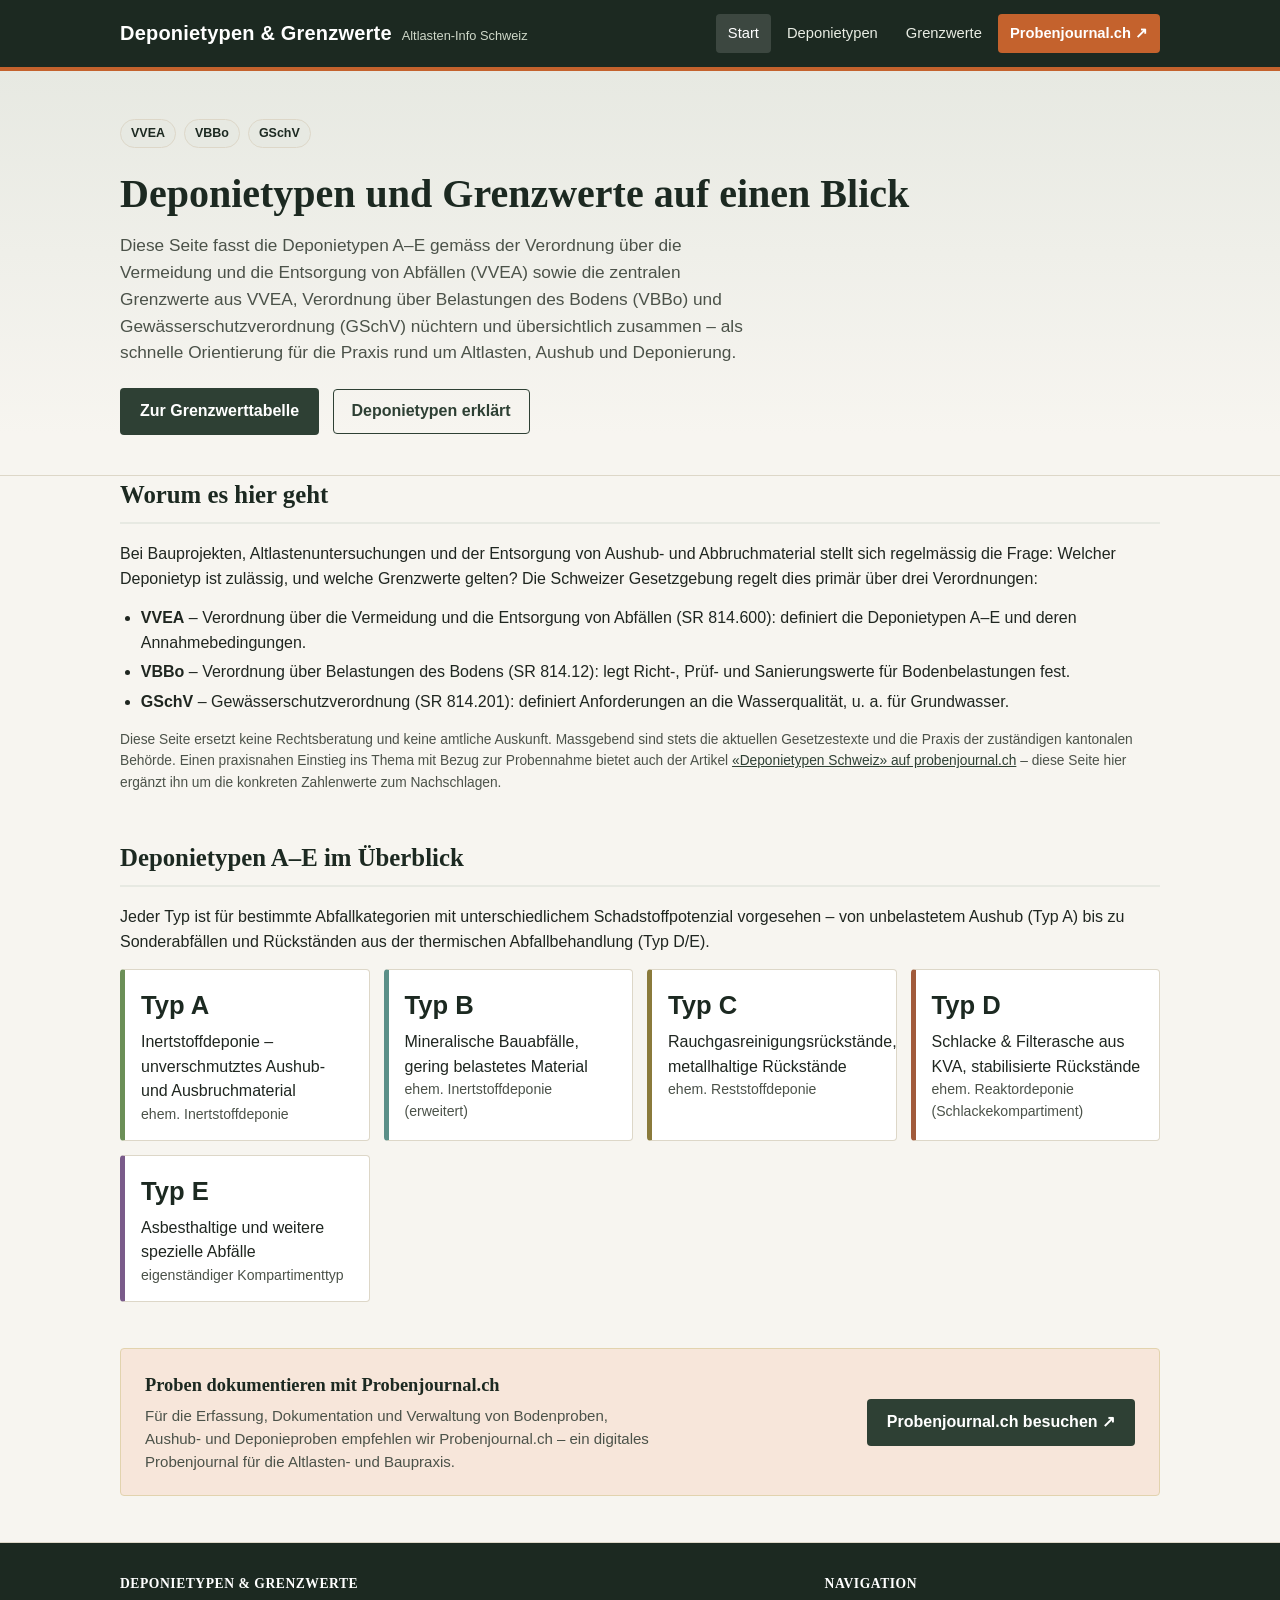
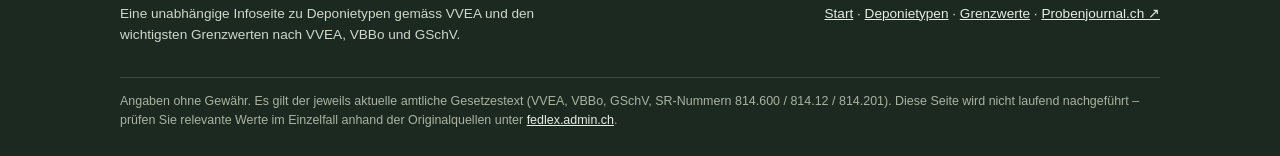
==== index.html @ 42a7e66b "Statische Infowebsite: Deponietypen A-E und Grenzwerttabelle (VVEA/VBBo/GSchV) - index.html: Startse" ====
<!DOCTYPE html>
<html lang="de">
<head>
<meta charset="UTF-8">
<meta name="viewport" content="width=device-width, initial-scale=1">
<title>Deponietypen &amp; Grenzwerte Schweiz | Altlasten-Info</title>
<meta name="description" content="Sachliche Übersicht zu den Deponietypen A–E gemäss VVEA sowie Grenzwerttabellen nach VVEA, VBBo und GSchV für Aushubmaterial, Boden, Deponien und Grundwasser.">
<link rel="stylesheet" href="css/style.css">
</head>
<body>

<header class="site-header">
  <div class="wrap">
    <a class="brand" href="index.html">
      <strong>Deponietypen&nbsp;&amp;&nbsp;Grenzwerte</strong>
      <span class="sub">Altlasten-Info Schweiz</span>
    </a>
    <nav class="main-nav">
      <a href="index.html" aria-current="page">Start</a>
      <a href="deponietypen.html">Deponietypen</a>
      <a href="grenzwerte.html">Grenzwerte</a>
      <a class="cta" href="https://probenjournal.ch" target="_blank" rel="noopener">Probenjournal.ch ↗</a>
    </nav>
  </div>
</header>

<div class="hero">
  <div class="wrap">
    <div class="badge-row">
      <span class="badge">VVEA</span>
      <span class="badge">VBBo</span>
      <span class="badge">GSchV</span>
    </div>
    <h1>Deponietypen und Grenzwerte auf einen Blick</h1>
    <p class="lead">
      Diese Seite fasst die Deponietypen A–E gemäss der Verordnung über die
      Vermeidung und die Entsorgung von Abfällen (VVEA) sowie die zentralen
      Grenzwerte aus VVEA, Verordnung über Belastungen des Bodens (VBBo) und
      Gewässerschutzverordnung (GSchV) nüchtern und übersichtlich zusammen –
      als schnelle Orientierung für die Praxis rund um Altlasten, Aushub und
      Deponierung.
    </p>
    <a class="btn" href="grenzwerte.html">Zur Grenzwerttabelle</a>
    &nbsp;
    <a class="btn-outline" href="deponietypen.html">Deponietypen erklärt</a>
  </div>
</div>

<main class="wrap">

  <section class="block">
    <h2>Worum es hier geht</h2>
    <p>
      Bei Bauprojekten, Altlastenuntersuchungen und der Entsorgung von Aushub-
      und Abbruchmaterial stellt sich regelmässig die Frage: Welcher
      Deponietyp ist zulässig, und welche Grenzwerte gelten? Die Schweizer
      Gesetzgebung regelt dies primär über drei Verordnungen:
    </p>
    <ul>
      <li><strong>VVEA</strong> – Verordnung über die Vermeidung und die Entsorgung von Abfällen (SR 814.600): definiert die Deponietypen A–E und deren Annahmebedingungen.</li>
      <li><strong>VBBo</strong> – Verordnung über Belastungen des Bodens (SR 814.12): legt Richt-, Prüf- und Sanierungswerte für Bodenbelastungen fest.</li>
      <li><strong>GSchV</strong> – Gewässerschutzverordnung (SR 814.201): definiert Anforderungen an die Wasserqualität, u. a. für Grundwasser.</li>
    </ul>
    <p class="small muted">
      Diese Seite ersetzt keine Rechtsberatung und keine amtliche Auskunft.
      Massgebend sind stets die aktuellen Gesetzestexte und die Praxis der
      zuständigen kantonalen Behörde. Einen praxisnahen Einstieg ins Thema
      mit Bezug zur Probennahme bietet auch der Artikel
      <a href="https://probenjournal.ch/wissen/deponietypen-schweiz.html" target="_blank" rel="noopener">«Deponietypen Schweiz» auf probenjournal.ch</a> –
      diese Seite hier ergänzt ihn um die konkreten Zahlenwerte zum Nachschlagen.
    </p>
  </section>

  <section class="block">
    <h2>Deponietypen A–E im Überblick</h2>
    <p>Jeder Typ ist für bestimmte Abfallkategorien mit unterschiedlichem Schadstoffpotenzial vorgesehen – von unbelastetem Aushub (Typ A) bis zu Sonderabfällen und Rückständen aus der thermischen Abfallbehandlung (Typ D/E).</p>
    <div class="card-grid">
      <a class="type-card" data-typ="A" href="deponietypen.html#typ-a">
        <span class="type-letter">Typ A</span>
        Inertstoffdeponie – unverschmutztes Aushub- und Ausbruchmaterial
        <p>ehem. Inertstoffdeponie</p>
      </a>
      <a class="type-card" data-typ="B" href="deponietypen.html#typ-b">
        <span class="type-letter">Typ B</span>
        Mineralische Bauabfälle, gering belastetes Material
        <p>ehem. Inertstoffdeponie (erweitert)</p>
      </a>
      <a class="type-card" data-typ="C" href="deponietypen.html#typ-c">
        <span class="type-letter">Typ C</span>
        Rauchgasreinigungsrückstände, metallhaltige Rückstände
        <p>ehem. Reststoffdeponie</p>
      </a>
      <a class="type-card" data-typ="D" href="deponietypen.html#typ-d">
        <span class="type-letter">Typ D</span>
        Schlacke &amp; Filterasche aus KVA, stabilisierte Rückstände
        <p>ehem. Reaktordeponie (Schlackekompartiment)</p>
      </a>
      <a class="type-card" data-typ="E" href="deponietypen.html#typ-e">
        <span class="type-letter">Typ E</span>
        Asbesthaltige und weitere spezielle Abfälle
        <p>eigenständiger Kompartimenttyp</p>
      </a>
    </div>
  </section>

  <section class="block">
    <div class="cta-box">
      <div>
        <h3>Proben dokumentieren mit Probenjournal.ch</h3>
        <p>Für die Erfassung, Dokumentation und Verwaltung von Bodenproben, Aushub- und Deponieproben empfehlen wir Probenjournal.ch – ein digitales Probenjournal für die Altlasten- und Baupraxis.</p>
      </div>
      <a class="btn" href="https://probenjournal.ch" target="_blank" rel="noopener">Probenjournal.ch besuchen ↗</a>
    </div>
  </section>

</main>

<footer class="site-footer">
  <div class="wrap">
    <div class="foot-grid">
      <div class="foot-col">
        <h4>Deponietypen &amp; Grenzwerte</h4>
        <p>Eine unabhängige Infoseite zu Deponietypen gemäss VVEA und den wichtigsten Grenzwerten nach VVEA, VBBo und GSchV.</p>
      </div>
      <div class="foot-col">
        <h4>Navigation</h4>
        <p>
          <a href="index.html">Start</a> ·
          <a href="deponietypen.html">Deponietypen</a> ·
          <a href="grenzwerte.html">Grenzwerte</a> ·
          <a href="https://probenjournal.ch" target="_blank" rel="noopener">Probenjournal.ch ↗</a>
        </p>
      </div>
    </div>
    <div class="disclaimer">
      Angaben ohne Gewähr. Es gilt der jeweils aktuelle amtliche Gesetzestext
      (VVEA, VBBo, GSchV, SR-Nummern 814.600 / 814.12 / 814.201). Diese Seite
      wird nicht laufend nachgeführt – prüfen Sie relevante Werte im Einzelfall
      anhand der Originalquellen unter
      <a href="https://www.fedlex.admin.ch" target="_blank" rel="noopener">fedlex.admin.ch</a>.
    </div>
  </div>
</footer>

</body>
</html>
---- css/style.css ----
/* ===========================================================
   Deponietypen & Grenzwerte – nüchterne Infowebsite
   =========================================================== */

/*
  Farbschema und Typografie bewusst an probenjournal.ch angeglichen
  (Moosgrün als Marke, Terrakotta als Akzent, warmes Off-White statt
  reinem Weiss, Serife für Überschriften) — diese Seite ist die
  Detailquelle/„Anflugschneise“ zu Probenjournal, kein Fremdkörper.
*/

:root {
  --bg: #f7f5f0;
  --bg-alt: #ffffff;
  --ink: #1f2620;
  --ink-soft: #4b5249;
  --line: #ddd7c8;
  --brand: #2e4034;
  --brand-dark: #1c2921;
  --brand-tint: #e7e9e2;
  --accent: #c4622d;
  --accent-tint: #f7e6da;
  --typ-a: #6b8f57;
  --typ-b: #5b8f88;
  --typ-c: #8a7a3b;
  --typ-d: #a15a3b;
  --typ-e: #7a5b8a;
  --radius: 4px;
  --maxw: 1080px;
  font-size: 16px;
}

* { box-sizing: border-box; }

html, body {
  margin: 0;
  padding: 0;
  background: var(--bg);
  color: var(--ink);
  font-family: Georgia, "Iowan Old Style", "Palatino Linotype", Palatino, serif;
  line-height: 1.55;
}

body {
  font-family: -apple-system, BlinkMacSystemFont, "Segoe UI", Roboto, Helvetica, Arial, sans-serif;
}

.wrap {
  max-width: var(--maxw);
  margin: 0 auto;
  padding: 0 20px;
}

/* -------------------- Header / Nav -------------------- */

header.site-header {
  background: var(--brand-dark);
  color: #fff;
  border-bottom: 4px solid var(--accent);
}

header.site-header .wrap {
  display: flex;
  align-items: center;
  justify-content: space-between;
  flex-wrap: wrap;
  padding-top: 14px;
  padding-bottom: 14px;
  gap: 12px;
}

.brand {
  display: flex;
  align-items: baseline;
  gap: 10px;
  text-decoration: none;
  color: #fff;
}

.brand strong {
  font-size: 1.25rem;
  letter-spacing: 0.01em;
}

.brand span.sub {
  font-size: 0.8rem;
  color: #cfd8c9;
  font-weight: 400;
}

nav.main-nav {
  display: flex;
  gap: 4px;
  flex-wrap: wrap;
}

nav.main-nav a {
  color: #e8ece3;
  text-decoration: none;
  font-size: 0.92rem;
  padding: 8px 12px;
  border-radius: var(--radius);
  transition: background 0.15s ease;
}

nav.main-nav a:hover,
nav.main-nav a[aria-current="page"] {
  background: rgba(255,255,255,0.14);
  color: #fff;
}

nav.main-nav a.cta {
  background: var(--accent);
  color: #fff;
  font-weight: 600;
}

nav.main-nav a.cta:hover {
  background: #a3823f;
}

/* -------------------- Hero -------------------- */

.hero {
  background: linear-gradient(180deg, var(--brand-tint), var(--bg) 90%);
  border-bottom: 1px solid var(--line);
  padding: 48px 0 40px;
}

.hero h1 {
  font-family: Georgia, "Iowan Old Style", "Palatino Linotype", Palatino, serif;
  font-size: clamp(1.7rem, 3.2vw, 2.5rem);
  margin: 0 0 14px;
  color: var(--brand-dark);
  line-height: 1.2;
}

.hero p.lead {
  font-size: 1.08rem;
  color: var(--ink-soft);
  max-width: 640px;
  margin: 0 0 22px;
}

.hero .badge-row {
  display: flex;
  gap: 8px;
  flex-wrap: wrap;
  margin-bottom: 22px;
}

.badge {
  display: inline-block;
  font-size: 0.78rem;
  font-weight: 600;
  padding: 4px 10px;
  border-radius: 100px;
  background: var(--brand-tint);
  color: var(--brand-dark);
  border: 1px solid var(--line);
}

/* -------------------- Main content -------------------- */

main {
  padding: 40px 0 20px;
}

section.block {
  margin-bottom: 46px;
}

h2, h3, h4 {
  font-family: Georgia, "Iowan Old Style", "Palatino Linotype", Palatino, serif;
}

h2 {
  font-size: 1.55rem;
  color: var(--brand-dark);
  border-bottom: 2px solid var(--brand-tint);
  padding-bottom: 8px;
  margin: 0 0 18px;
}

h2 .art-ref {
  font-size: 0.7em;
  font-weight: 400;
  color: var(--ink-soft);
  display: block;
  margin-top: 2px;
}

h3 {
  font-size: 1.15rem;
  color: var(--ink);
  margin: 26px 0 10px;
}

h4 {
  font-size: 1rem;
  color: var(--ink);
  margin: 18px 0 8px;
}

p { margin: 0 0 14px; }

a { color: var(--brand); }
a:hover { color: var(--brand-dark); }

ul, ol {
  margin: 0 0 14px;
  padding-left: 1.3em;
}
li { margin-bottom: 5px; }

.muted { color: var(--ink-soft); }
.small { font-size: 0.86rem; }

/* -------------------- Cards (Deponietypen Übersicht) -------------------- */

.card-grid {
  display: grid;
  grid-template-columns: repeat(auto-fit, minmax(200px, 1fr));
  gap: 14px;
  margin-bottom: 10px;
}

.type-card {
  background: var(--bg-alt);
  border: 1px solid var(--line);
  border-left: 5px solid var(--brand);
  border-radius: var(--radius);
  padding: 16px 16px 14px;
  text-decoration: none;
  color: var(--ink);
  display: block;
  transition: box-shadow 0.15s ease, transform 0.15s ease;
}

.type-card:hover {
  box-shadow: 0 4px 14px rgba(0,0,0,0.08);
  transform: translateY(-1px);
}

.type-card .type-letter {
  font-size: 1.6rem;
  font-weight: 700;
  color: var(--brand-dark);
  display: block;
  margin-bottom: 4px;
}

.type-card p {
  font-size: 0.88rem;
  color: var(--ink-soft);
  margin: 0;
}

.type-card[data-typ="A"] { border-left-color: var(--typ-a); }
.type-card[data-typ="B"] { border-left-color: var(--typ-b); }
.type-card[data-typ="C"] { border-left-color: var(--typ-c); }
.type-card[data-typ="D"] { border-left-color: var(--typ-d); }
.type-card[data-typ="E"] { border-left-color: var(--typ-e); }

/* -------------------- Deponietyp detail sections -------------------- */

.typ-section {
  background: var(--bg-alt);
  border: 1px solid var(--line);
  border-radius: var(--radius);
  padding: 24px 26px;
  margin-bottom: 24px;
  border-top: 5px solid var(--brand);
}

.typ-section[data-typ="A"] { border-top-color: var(--typ-a); }
.typ-section[data-typ="B"] { border-top-color: var(--typ-b); }
.typ-section[data-typ="C"] { border-top-color: var(--typ-c); }
.typ-section[data-typ="D"] { border-top-color: var(--typ-d); }
.typ-section[data-typ="E"] { border-top-color: var(--typ-e); }

.typ-section .typ-head {
  display: flex;
  align-items: baseline;
  justify-content: space-between;
  gap: 12px;
  flex-wrap: wrap;
  margin-bottom: 6px;
}

.typ-section .typ-head h2 { margin-bottom: 0; border-bottom: none; padding-bottom: 0; }

.typ-meta {
  font-size: 0.82rem;
  color: var(--ink-soft);
  background: var(--brand-tint);
  padding: 3px 10px;
  border-radius: 100px;
  white-space: nowrap;
}

.former-name {
  font-size: 0.9rem;
  color: var(--ink-soft);
  margin: 0 0 14px;
  font-style: italic;
}

/* -------------------- Tables -------------------- */

.table-scroll {
  overflow-x: auto;
  margin-bottom: 18px;
  border: 1px solid var(--line);
  border-radius: var(--radius);
  background: var(--bg-alt);
}

table {
  width: 100%;
  border-collapse: collapse;
  font-size: 0.88rem;
  min-width: 480px;
}

table caption {
  text-align: left;
  font-weight: 600;
  padding: 10px 14px 0;
  color: var(--brand-dark);
}

thead th {
  background: var(--brand-tint);
  color: var(--brand-dark);
  text-align: left;
  padding: 9px 12px;
  border-bottom: 2px solid var(--line);
  font-weight: 600;
  white-space: nowrap;
}

tbody td, tbody th {
  padding: 8px 12px;
  border-bottom: 1px solid var(--line);
  vertical-align: top;
}

tbody th { text-align: left; font-weight: 500; }

tbody tr:last-child td, tbody tr:last-child th { border-bottom: none; }

tbody tr:nth-child(even) { background: #fbfaf7; }

td.num, th.num { text-align: right; font-variant-numeric: tabular-nums; white-space: nowrap; }

.legend-note {
  font-size: 0.78rem;
  color: var(--ink-soft);
  padding: 10px 14px;
  border-top: 1px solid var(--line);
}

/* -------------------- CTA boxes -------------------- */

.cta-box {
  background: var(--accent-tint);
  border: 1px solid #e2d3ae;
  border-radius: var(--radius);
  padding: 22px 24px;
  display: flex;
  align-items: center;
  justify-content: space-between;
  gap: 20px;
  flex-wrap: wrap;
}

.cta-box h3 {
  margin: 0 0 4px;
  color: var(--brand-dark);
}

.cta-box p { margin: 0; color: var(--ink-soft); font-size: 0.94rem; max-width: 520px; }

.btn {
  display: inline-block;
  background: var(--brand);
  color: #fff !important;
  text-decoration: none;
  font-weight: 600;
  padding: 11px 20px;
  border-radius: var(--radius);
  white-space: nowrap;
  transition: background 0.15s ease;
}

.btn:hover { background: var(--brand-dark); }

.btn-outline {
  display: inline-block;
  background: transparent;
  border: 1.5px solid var(--brand);
  color: var(--brand) !important;
  text-decoration: none;
  font-weight: 600;
  padding: 9px 18px;
  border-radius: var(--radius);
}

.btn-outline:hover { background: var(--brand-tint); }

/* -------------------- Info / warning callouts -------------------- */

.callout {
  border-left: 4px solid var(--brand);
  background: var(--brand-tint);
  padding: 12px 16px;
  border-radius: 0 var(--radius) var(--radius) 0;
  margin: 0 0 18px;
  font-size: 0.92rem;
}

.callout.warn {
  border-left-color: var(--accent);
  background: var(--accent-tint);
}

/* -------------------- Footer -------------------- */

footer.site-footer {
  border-top: 1px solid var(--line);
  background: var(--brand-dark);
  color: #cfd8c9;
  padding: 30px 0 26px;
  margin-top: 20px;
  font-size: 0.85rem;
}

footer.site-footer a { color: #e8ece3; }
footer.site-footer a:hover { color: #fff; }

footer.site-footer .foot-grid {
  display: flex;
  justify-content: space-between;
  gap: 24px;
  flex-wrap: wrap;
}

footer.site-footer .foot-col { max-width: 420px; }

footer.site-footer h4 {
  color: #fff;
  font-size: 0.85rem;
  text-transform: uppercase;
  letter-spacing: 0.04em;
  margin: 0 0 8px;
}

footer.site-footer .disclaimer {
  margin-top: 18px;
  padding-top: 14px;
  border-top: 1px solid rgba(255,255,255,0.14);
  color: #a9b39f;
  font-size: 0.78rem;
}

/* -------------------- Responsive -------------------- */

@media (max-width: 640px) {
  nav.main-nav { width: 100%; justify-content: flex-start; }
  .cta-box { flex-direction: column; align-items: flex-start; }
  h2 { font-size: 1.3rem; }
}

/* -------------------- Print -------------------- */

@media print {
  header.site-header, footer.site-footer, .cta-box, nav.main-nav { display: none; }
  body { background: #fff; }
}
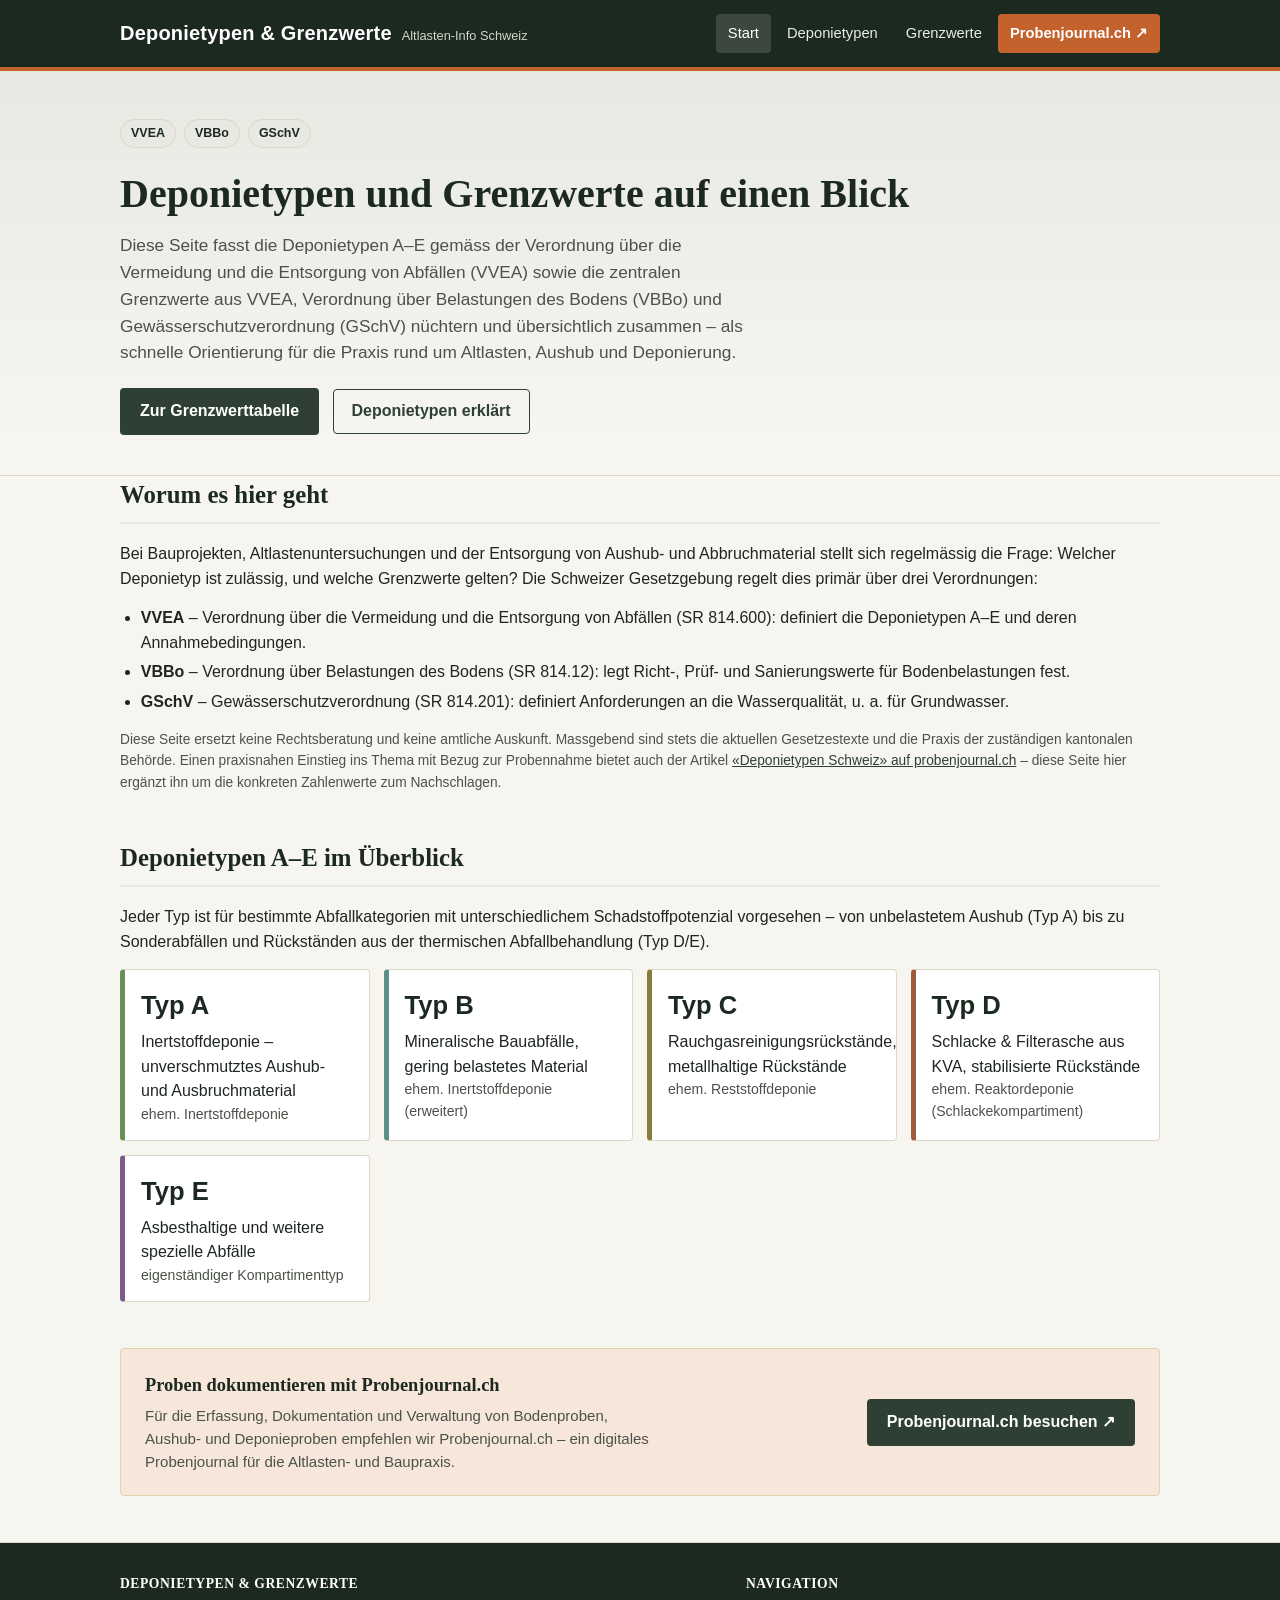
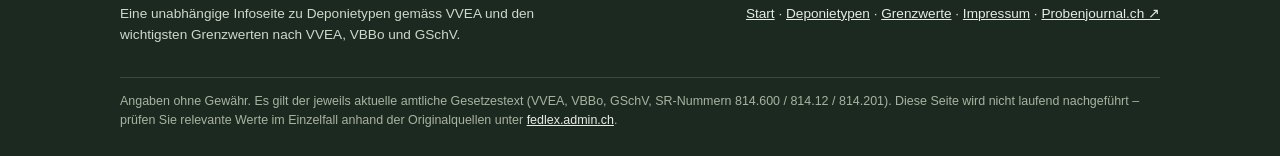
==== commit 94935d9a: "Impressum ergänzen (Art. 3 UWG) Anbieterkennzeichnung übernommen von probenjournal-frontpage/impress" ====
--- a/index.html
+++ b/index.html
@@ -128,6 +128,7 @@
           <a href="index.html">Start</a> ·
           <a href="deponietypen.html">Deponietypen</a> ·
           <a href="grenzwerte.html">Grenzwerte</a> ·
+          <a href="impressum.html">Impressum</a> ·
           <a href="https://probenjournal.ch" target="_blank" rel="noopener">Probenjournal.ch ↗</a>
         </p>
       </div>
--- a/css/style.css
+++ b/css/style.css
@@ -27,6 +27,12 @@
   --typ-e: #7a5b8a;
   --radius: 4px;
   --maxw: 1080px;
+  --maxw-wide: 1300px;
+  --typ-a-tint: #e9f0e4;
+  --typ-b-tint: #e3eeec;
+  --typ-c-tint: #f0ecdd;
+  --typ-d-tint: #f3e4da;
+  --typ-e-tint: #ebe3ee;
   font-size: 16px;
 }
 
@@ -361,6 +367,211 @@
   border-top: 1px solid var(--line);
 }
 
+/* -------------------- Wide sections (Grenzwerttabelle) -------------------- */
+
+.wrap.wide { max-width: var(--maxw-wide); }
+
+/* In-page Sprungnavigation */
+
+.jump-nav {
+  display: flex;
+  flex-wrap: wrap;
+  gap: 8px;
+  margin: 0 0 26px;
+}
+
+.jump-nav a {
+  display: inline-block;
+  font-size: 0.82rem;
+  font-weight: 600;
+  color: var(--brand-dark);
+  background: var(--bg-alt);
+  border: 1px solid var(--line);
+  padding: 6px 13px;
+  border-radius: 100px;
+  text-decoration: none;
+}
+
+.jump-nav a:hover { background: var(--brand-tint); }
+
+/* Farblegende Deponietypen */
+
+.typ-legend {
+  display: flex;
+  flex-wrap: wrap;
+  gap: 10px;
+  margin: 0 0 16px;
+  font-size: 0.78rem;
+}
+
+.typ-legend span {
+  display: inline-flex;
+  align-items: center;
+  gap: 6px;
+  padding: 3px 10px 3px 6px;
+  border-radius: 100px;
+  background: var(--bg-alt);
+  border: 1px solid var(--line);
+  color: var(--ink-soft);
+}
+
+.typ-legend .dot {
+  width: 10px;
+  height: 10px;
+  border-radius: 50%;
+  display: inline-block;
+}
+
+.typ-legend .dot.a { background: var(--typ-a); }
+.typ-legend .dot.b { background: var(--typ-b); }
+.typ-legend .dot.c { background: var(--typ-c); }
+.typ-legend .dot.d { background: var(--typ-d); }
+.typ-legend .dot.e { background: var(--typ-e); }
+
+/* Matrix-Tabelle: alle Stoffe x alle Typen, kompakt & farblich unterlegt */
+
+.matrix-scroll {
+  overflow-x: auto;
+  border: 1px solid var(--line);
+  border-radius: var(--radius);
+  background: var(--bg-alt);
+  margin-bottom: 10px;
+}
+
+table.matrix {
+  width: 100%;
+  border-collapse: collapse;
+  font-size: 0.82rem;
+  min-width: 760px;
+}
+
+table.matrix caption {
+  text-align: left;
+  font-weight: 600;
+  padding: 12px 14px 4px;
+  color: var(--brand-dark);
+  font-size: 0.95rem;
+}
+
+table.matrix th, table.matrix td {
+  padding: 6px 10px;
+  border-bottom: 1px solid var(--line);
+  white-space: nowrap;
+}
+
+table.matrix thead tr.group-row th {
+  text-align: center;
+  font-size: 0.72rem;
+  text-transform: uppercase;
+  letter-spacing: 0.03em;
+  color: var(--ink-soft);
+  background: var(--bg-alt);
+  border-bottom: none;
+  padding-top: 10px;
+  padding-bottom: 2px;
+}
+
+table.matrix thead tr.col-row th {
+  text-align: center;
+  font-weight: 700;
+  border-bottom: 2px solid var(--line);
+  padding-bottom: 8px;
+}
+
+table.matrix thead tr.col-row th.stoff-head,
+table.matrix thead tr.group-row th.stoff-head {
+  text-align: left;
+}
+
+table.matrix tbody th {
+  text-align: left;
+  font-weight: 500;
+  position: sticky;
+  left: 0;
+  background: var(--bg-alt);
+  z-index: 1;
+  box-shadow: 1px 0 0 var(--line);
+}
+
+table.matrix tbody tr:nth-child(even) th,
+table.matrix tbody tr:nth-child(even) td.plain { background: #fbfaf7; }
+
+table.matrix td { text-align: center; font-variant-numeric: tabular-nums; }
+
+table.matrix td.na { color: var(--ink-soft); font-style: italic; }
+
+/* Farbige Spaltengruppen */
+
+col.col-aushub { background: transparent; }
+th.head-aushub, td.cell-aushub { background: #f3f1e9; }
+th.head-b, td.cell-b { background: var(--typ-b-tint); }
+th.head-c, td.cell-c { background: var(--typ-c-tint); }
+th.head-d, td.cell-d { background: var(--typ-d-tint); }
+th.head-e, td.cell-e { background: var(--typ-e-tint); }
+
+table.matrix tbody tr:nth-child(even) td.cell-b { background: #dbe9e6; }
+table.matrix tbody tr:nth-child(even) td.cell-c { background: #e8e2cd; }
+table.matrix tbody tr:nth-child(even) td.cell-d { background: #ecd8ca; }
+table.matrix tbody tr:nth-child(even) td.cell-e { background: #e2d5e7; }
+table.matrix tbody tr:nth-child(even) td.cell-aushub { background: #ebe8dc; }
+
+/* Kompaktes Kartenraster für kleinere Nebentabellen (Eluatwerte etc.) */
+
+.mini-grid {
+  display: grid;
+  grid-template-columns: repeat(auto-fit, minmax(230px, 1fr));
+  gap: 14px;
+  margin-bottom: 10px;
+}
+
+.mini-card {
+  background: var(--bg-alt);
+  border: 1px solid var(--line);
+  border-top: 4px solid var(--brand);
+  border-radius: var(--radius);
+  padding: 12px 14px;
+}
+
+.mini-card[data-typ="B"] { border-top-color: var(--typ-b); }
+.mini-card[data-typ="C"] { border-top-color: var(--typ-c); }
+.mini-card[data-typ="D"] { border-top-color: var(--typ-d); }
+.mini-card[data-typ="E"] { border-top-color: var(--typ-e); }
+.mini-card[data-typ="Boden"] { border-top-color: var(--brand); }
+.mini-card[data-typ="Wasser"] { border-top-color: var(--accent); }
+
+.mini-card h4 {
+  margin: 0 0 8px;
+  font-size: 0.88rem;
+}
+
+.mini-card table {
+  width: 100%;
+  font-size: 0.8rem;
+  min-width: 0;
+}
+
+.mini-card td, .mini-card th { padding: 4px 6px; white-space: normal; }
+
+/* Details/Legende zum Aufklappen statt Wiederholung pro Tabelle */
+
+details.legend-details {
+  background: var(--bg-alt);
+  border: 1px solid var(--line);
+  border-radius: var(--radius);
+  padding: 10px 14px;
+  margin-bottom: 26px;
+  font-size: 0.82rem;
+  color: var(--ink-soft);
+}
+
+details.legend-details summary {
+  cursor: pointer;
+  font-weight: 600;
+  color: var(--brand-dark);
+}
+
+details.legend-details ul { margin: 10px 0 0; }
+
 /* -------------------- CTA boxes -------------------- */
 
 .cta-box {
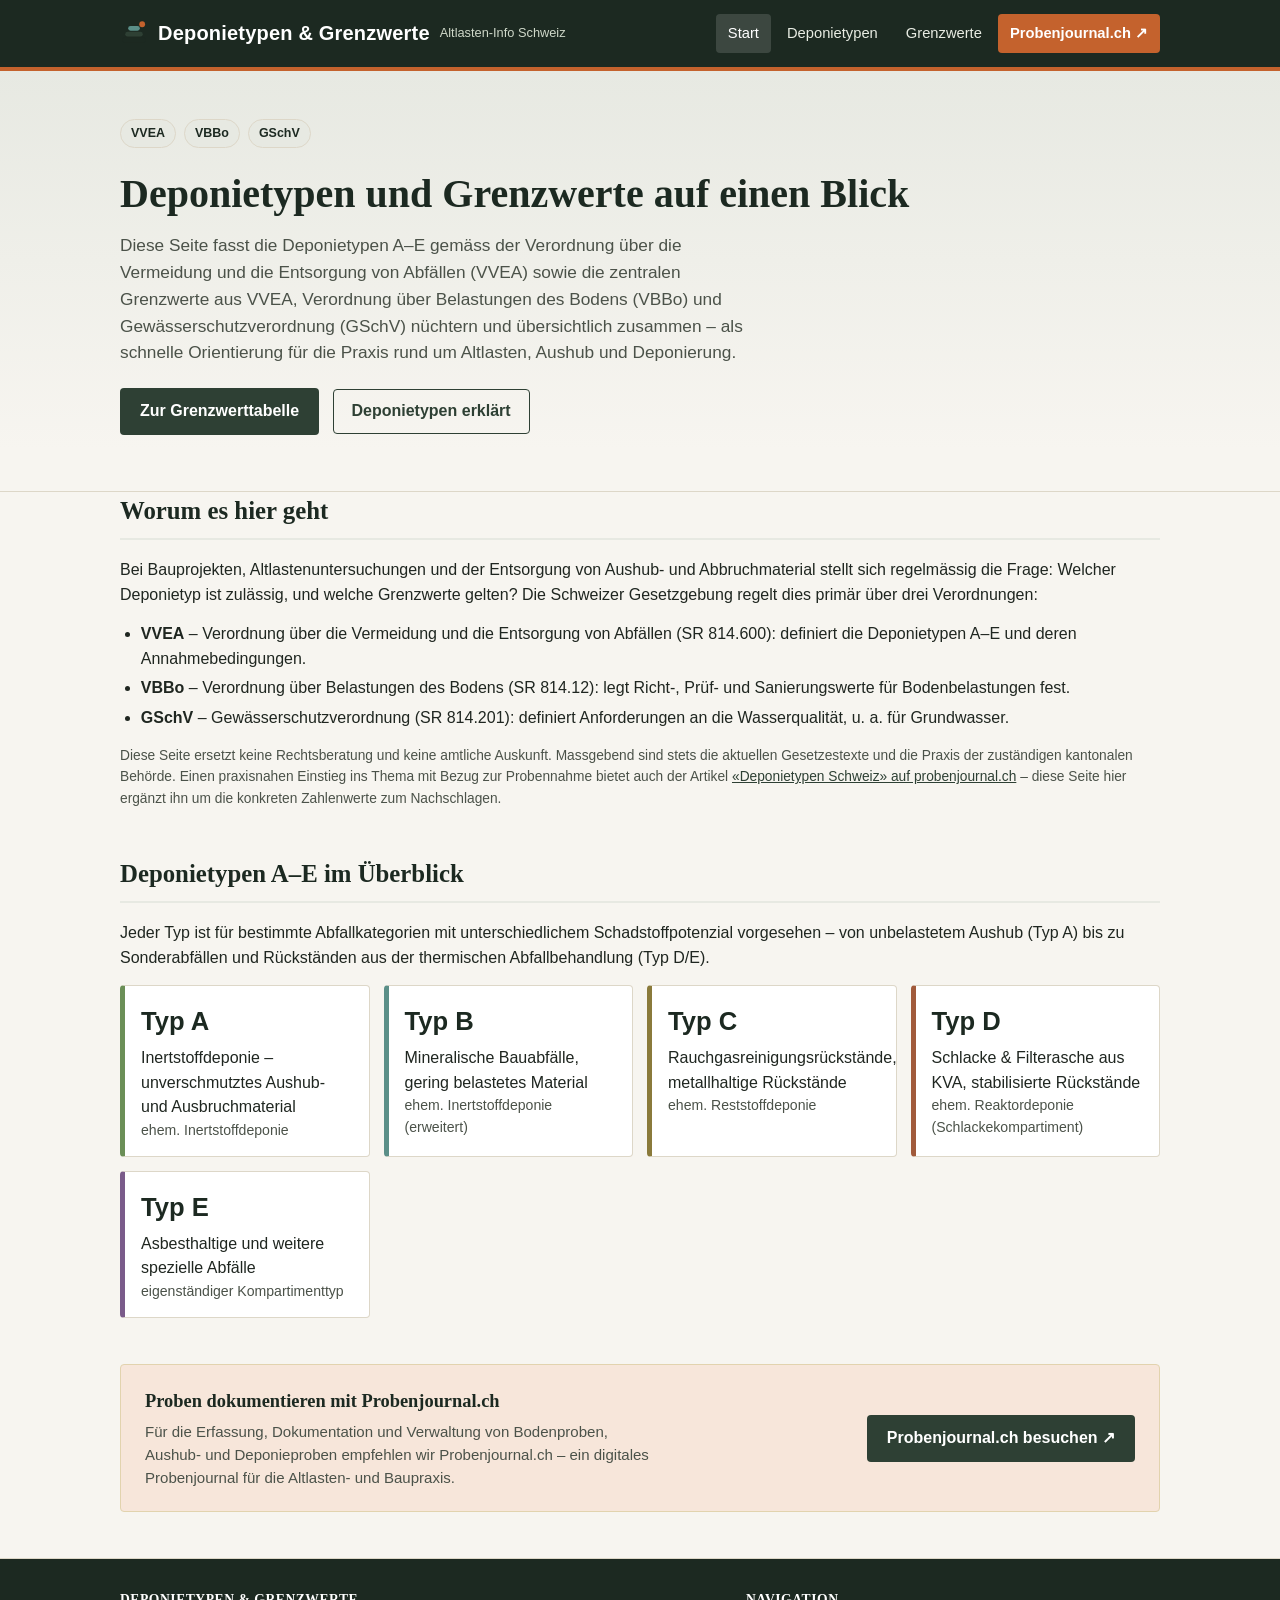
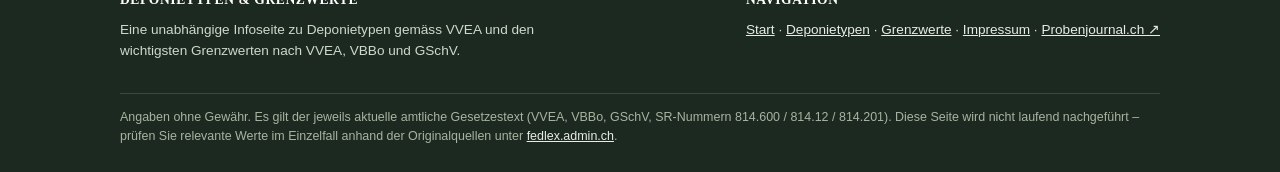
==== commit ed24e560: "Logo ergänzen, Abstand unter Hero vergrössern - Kleines SVG-Logo (Schichten-Symbol, Markenfarben) al" ====
--- a/index.html
+++ b/index.html
@@ -5,6 +5,7 @@
 <meta name="viewport" content="width=device-width, initial-scale=1">
 <title>Deponietypen &amp; Grenzwerte Schweiz | Altlasten-Info</title>
 <meta name="description" content="Sachliche Übersicht zu den Deponietypen A–E gemäss VVEA sowie Grenzwerttabellen nach VVEA, VBBo und GSchV für Aushubmaterial, Boden, Deponien und Grundwasser.">
+<link rel="icon" type="image/svg+xml" href="img/logo.svg">
 <link rel="stylesheet" href="css/style.css">
 </head>
 <body>
@@ -12,6 +13,7 @@
 <header class="site-header">
   <div class="wrap">
     <a class="brand" href="index.html">
+      <img src="img/logo.svg" alt="" class="brand-logo" width="28" height="28">
       <strong>Deponietypen&nbsp;&amp;&nbsp;Grenzwerte</strong>
       <span class="sub">Altlasten-Info Schweiz</span>
     </a>
--- a/css/style.css
+++ b/css/style.css
@@ -77,10 +77,15 @@
 
 .brand {
   display: flex;
-  align-items: baseline;
+  align-items: center;
   gap: 10px;
   text-decoration: none;
   color: #fff;
+}
+
+.brand-logo {
+  display: block;
+  flex-shrink: 0;
 }
 
 .brand strong {
@@ -130,7 +135,7 @@
 .hero {
   background: linear-gradient(180deg, var(--brand-tint), var(--bg) 90%);
   border-bottom: 1px solid var(--line);
-  padding: 48px 0 40px;
+  padding: 48px 0 56px;
 }
 
 .hero h1 {
@@ -169,7 +174,7 @@
 /* -------------------- Main content -------------------- */
 
 main {
-  padding: 40px 0 20px;
+  padding: 56px 0 20px;
 }
 
 section.block {
@@ -428,6 +433,14 @@
 .typ-legend .dot.d { background: var(--typ-d); }
 .typ-legend .dot.e { background: var(--typ-e); }
 
+.typ-legend .unit-tag {
+  margin-left: auto;
+  font-weight: 700;
+  color: var(--brand-dark);
+  background: var(--accent-tint);
+  border-color: #e2d3ae;
+}
+
 /* Matrix-Tabelle: alle Stoffe x alle Typen, kompakt & farblich unterlegt */
 
 .matrix-scroll {
@@ -538,6 +551,37 @@
 .mini-card[data-typ="E"] { border-top-color: var(--typ-e); }
 .mini-card[data-typ="Boden"] { border-top-color: var(--brand); }
 .mini-card[data-typ="Wasser"] { border-top-color: var(--accent); }
+
+.mini-card.wide { grid-column: 1 / -1; }
+
+.mini-card table.cols {
+  width: 100%;
+  border-collapse: collapse;
+}
+
+.mini-card table.cols th, .mini-card table.cols td {
+  padding: 6px 8px;
+  text-align: center;
+  border-bottom: 1px solid var(--line);
+  white-space: nowrap;
+  font-size: 0.78rem;
+}
+
+.mini-card table.cols thead th {
+  background: var(--brand-tint);
+  color: var(--brand-dark);
+  font-weight: 700;
+  white-space: normal;
+}
+
+.mini-card table.cols tbody th {
+  text-align: left;
+  font-weight: 500;
+  white-space: normal;
+}
+
+.mini-card table.cols tbody tr:nth-child(even) { background: #fbfaf7; }
+.mini-card table.cols tbody tr:last-child th, .mini-card table.cols tbody tr:last-child td { border-bottom: none; }
 
 .mini-card h4 {
   margin: 0 0 8px;
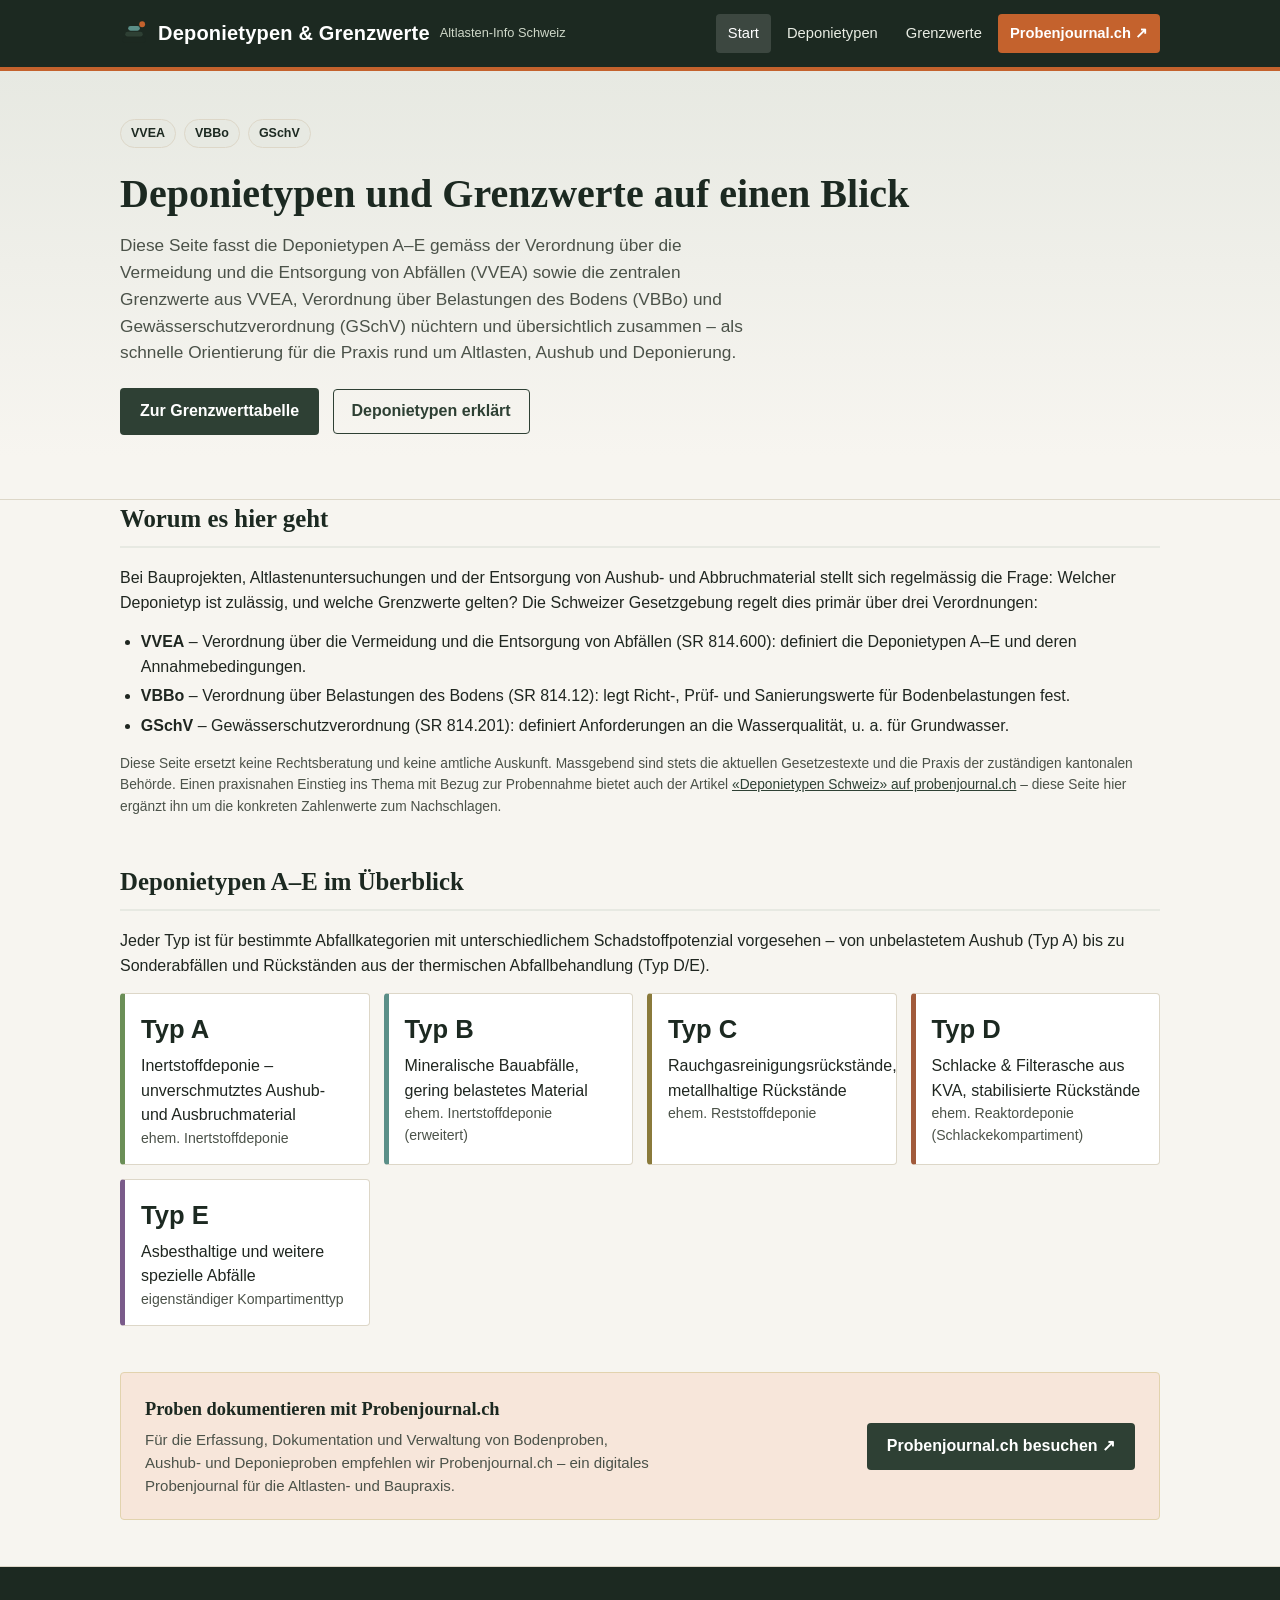
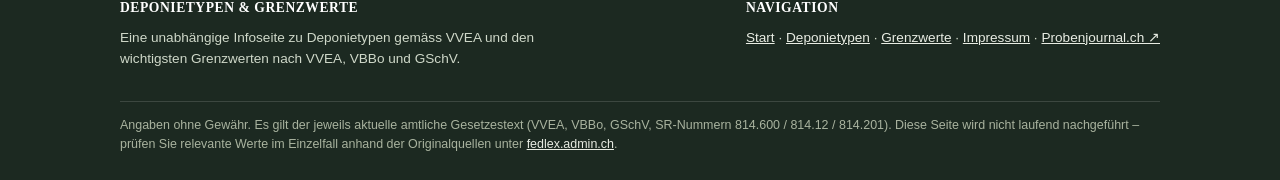
==== commit c2c7724c: "SEO-Grundlagen ergänzen: robots.txt, sitemap.xml, Canonical, OG/Twitter, JSON-LD - robots.txt + site" ====
--- a/index.html
+++ b/index.html
@@ -4,9 +4,35 @@
 <meta charset="UTF-8">
 <meta name="viewport" content="width=device-width, initial-scale=1">
 <title>Deponietypen &amp; Grenzwerte Schweiz | Altlasten-Info</title>
-<meta name="description" content="Sachliche Übersicht zu den Deponietypen A–E gemäss VVEA sowie Grenzwerttabellen nach VVEA, VBBo und GSchV für Aushubmaterial, Boden, Deponien und Grundwasser.">
+<meta name="description" content="Altlasten-Infoseite: Deponietypen A–E (Inertstoffdeponie, Reststoffdeponie, Reaktordeponie) gemäss VVEA sowie Grenzwerttabellen nach VVEA, VBBo und GSchV für Aushubmaterial, Boden, Deponien und Grundwasser.">
+<meta name="robots" content="index, follow">
+<link rel="canonical" href="https://deponietypen.ch/">
+
+<meta property="og:type" content="website">
+<meta property="og:site_name" content="Deponietypen & Grenzwerte">
+<meta property="og:title" content="Deponietypen &amp; Grenzwerte Schweiz | Altlasten-Info">
+<meta property="og:description" content="Deponietypen A–E, Inertstoffdeponie bis Reaktordeponie, sowie alle Grenzwerte nach VVEA, VBBo, GSchV und PFAS – kompakt für die Altlasten- und Baupraxis.">
+<meta property="og:url" content="https://deponietypen.ch/">
+<meta property="og:locale" content="de_CH">
+<meta property="og:image" content="https://deponietypen.ch/img/og-cover.png">
+<meta property="og:image:width" content="1200">
+<meta property="og:image:height" content="630">
+<meta name="twitter:card" content="summary_large_image">
+<meta name="twitter:image" content="https://deponietypen.ch/img/og-cover.png">
+
 <link rel="icon" type="image/svg+xml" href="img/logo.svg">
 <link rel="stylesheet" href="css/style.css">
+
+<script type="application/ld+json">
+{
+  "@context": "https://schema.org",
+  "@type": "WebSite",
+  "name": "Deponietypen & Grenzwerte",
+  "url": "https://deponietypen.ch/",
+  "description": "Infoseite zu Deponietypen A–E gemäss VVEA und Grenzwerten nach VVEA, VBBo, GSchV und PFAS für Altlasten, Aushub und Deponierung in der Schweiz.",
+  "inLanguage": "de-CH"
+}
+</script>
 </head>
 <body>
 
--- a/css/style.css
+++ b/css/style.css
@@ -135,7 +135,7 @@
 .hero {
   background: linear-gradient(180deg, var(--brand-tint), var(--bg) 90%);
   border-bottom: 1px solid var(--line);
-  padding: 48px 0 56px;
+  padding: 48px 0 64px;
 }
 
 .hero h1 {
@@ -174,7 +174,7 @@
 /* -------------------- Main content -------------------- */
 
 main {
-  padding: 56px 0 20px;
+  padding: 80px 0 20px;
 }
 
 section.block {
